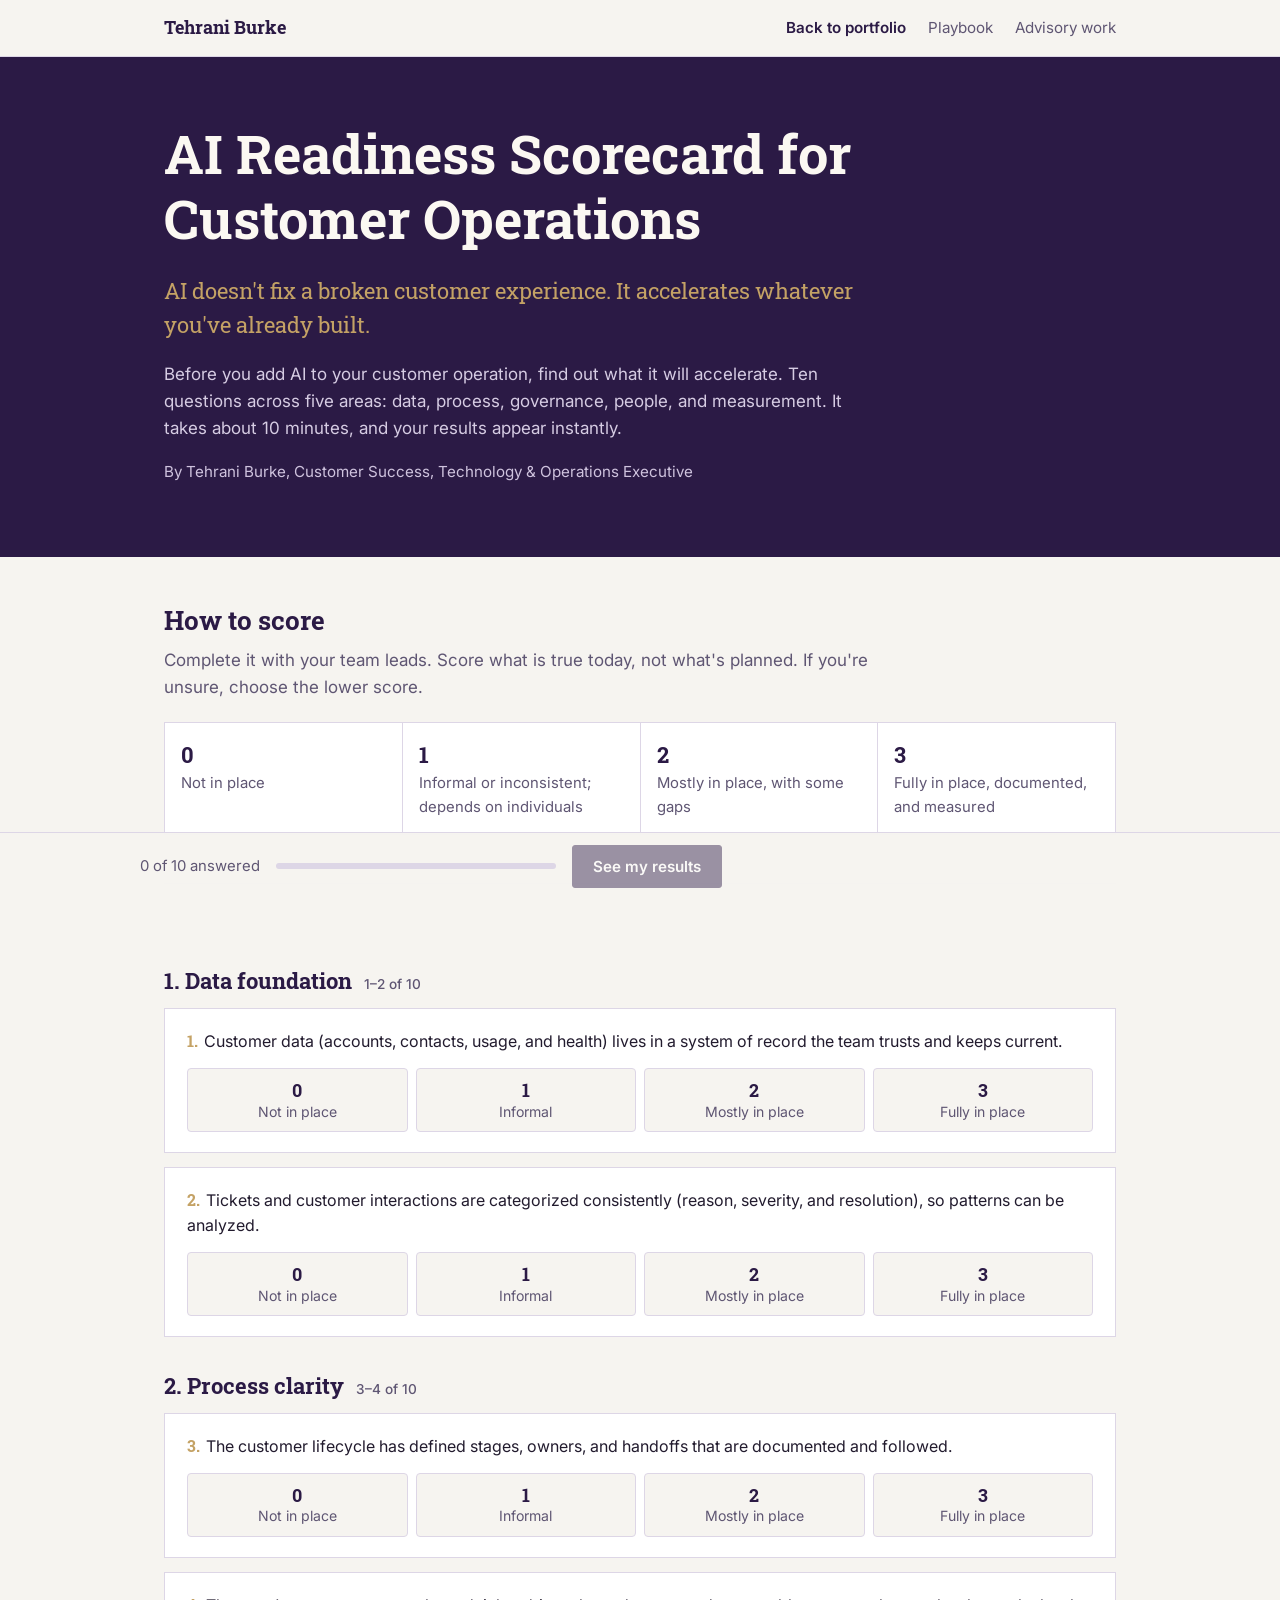
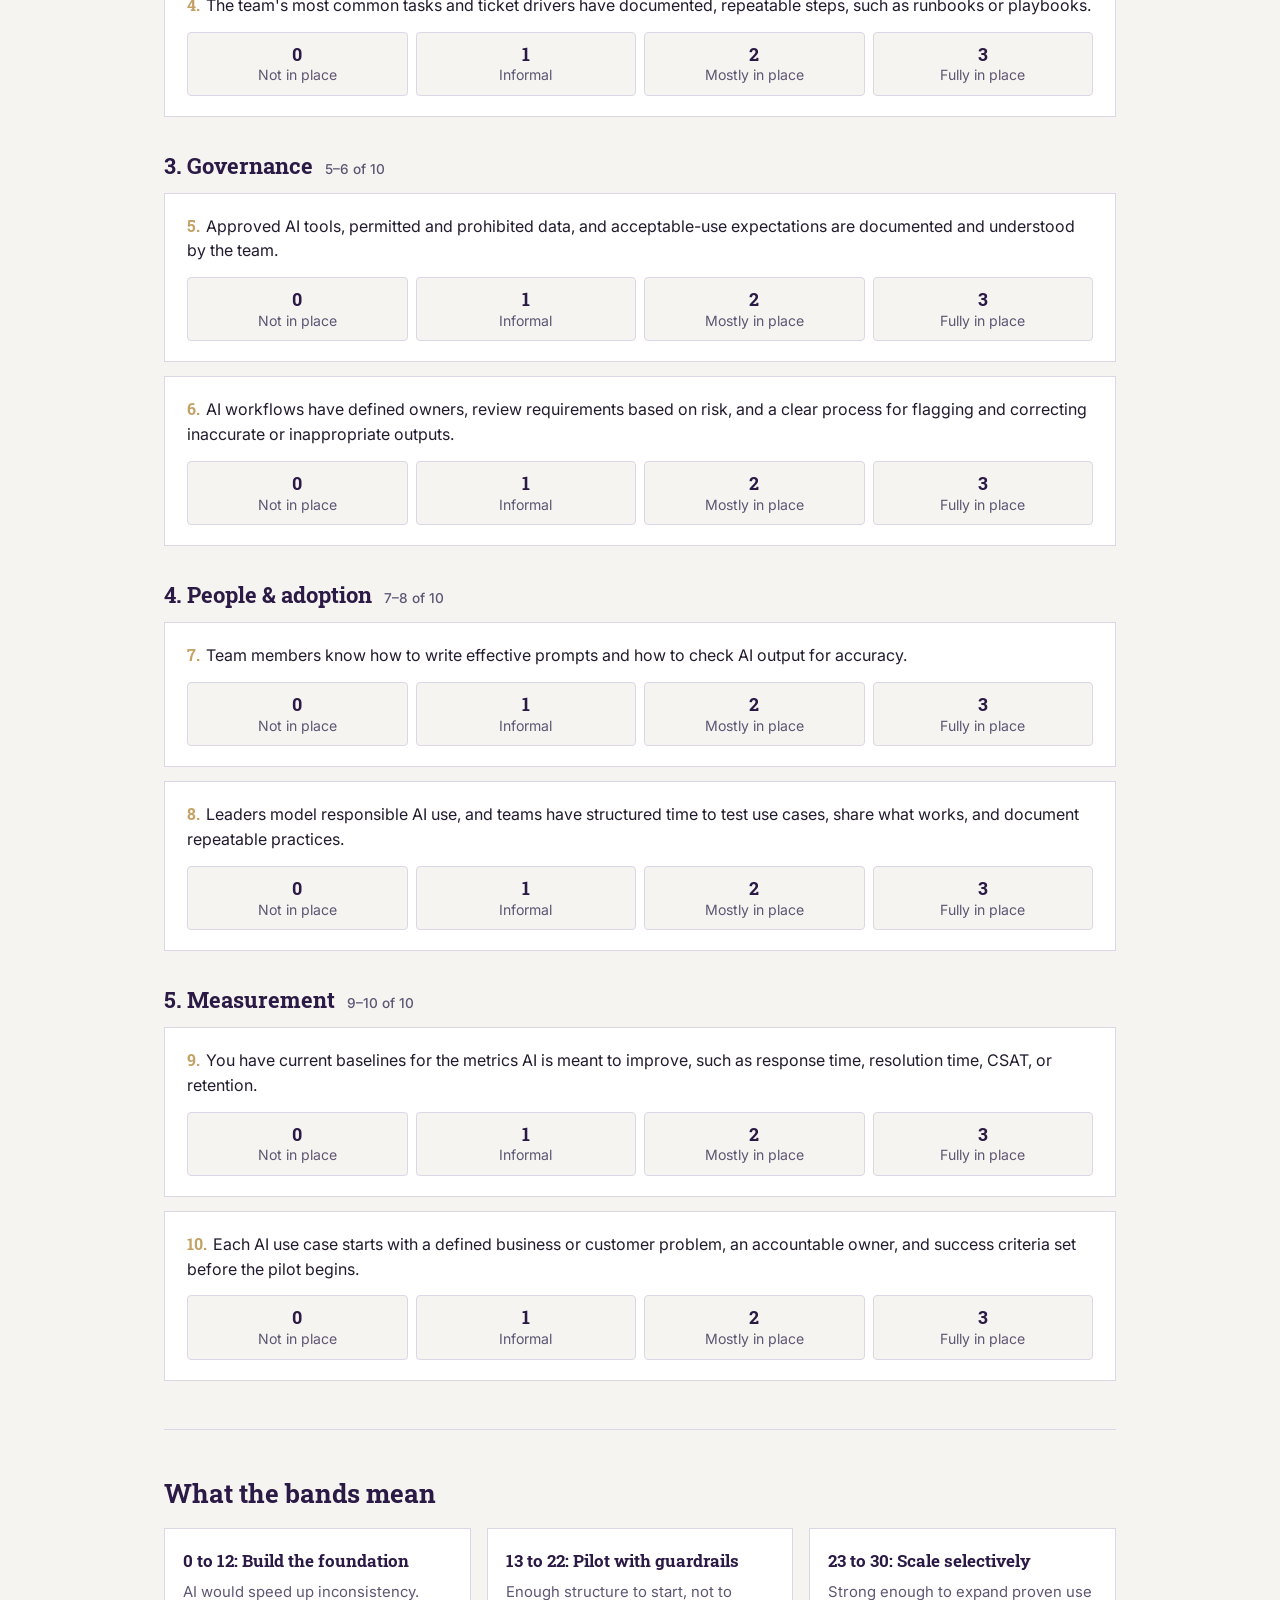
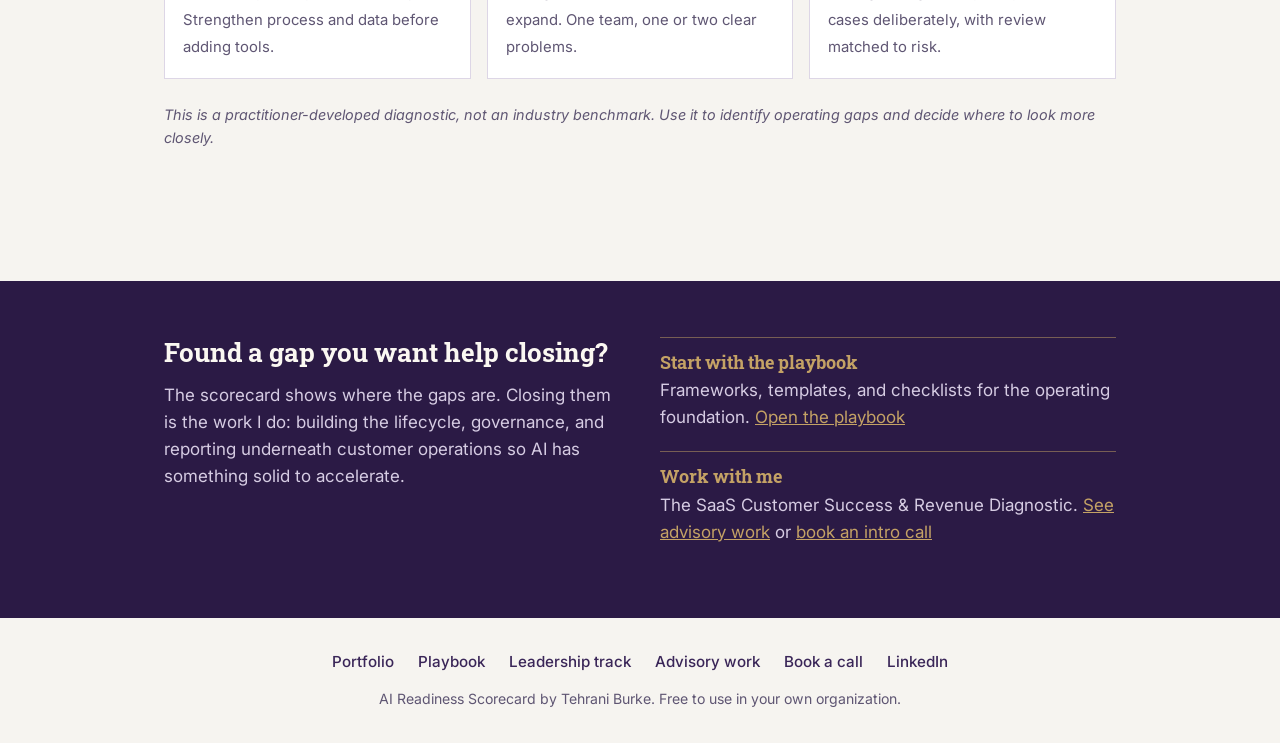
==== ai-readiness/index.html @ 4f1f82d4 "Add AI Readiness Scorecard" ====
<!DOCTYPE html>
<html lang="en">
<head>
<meta charset="utf-8">
<meta name="viewport" content="width=device-width, initial-scale=1, viewport-fit=cover">
<title>AI Readiness Scorecard for Customer Operations | Tehrani Burke</title>
<meta name="description" content="A 10-minute scorecard to find out whether your customer operation is ready for AI: data, process, governance, people, and measurement. By Tehrani Burke.">
<meta property="og:title" content="AI Readiness Scorecard for Customer Operations">
<meta property="og:description" content="AI accelerates whatever you've already built. Find out what it will accelerate in your customer operation. A 10-minute scorecard by Tehrani Burke.">
<meta property="og:type" content="article">
<meta property="og:url" content="https://tehraniburke.com/ai-readiness/">
<link rel="preconnect" href="https://fonts.googleapis.com">
<link rel="preconnect" href="https://fonts.gstatic.com" crossorigin>
<link href="https://fonts.googleapis.com/css2?family=Roboto+Slab:wght@400;600;700&family=Inter:wght@400;500;600&display=swap" rel="stylesheet">
<style>
:root{
  --plum:#2B1A45; --plum-2:#3A2658; --gold:#C4A265; --gold-soft:#E9DDC2;
  --paper:#F6F4F0; --white:#FFFFFF; --ink:#221B2E; --muted:#5F5673; --line:#DDD6E6;
  --red:#A6423A; --amber:#9A6B16; --green:#3E7C5A;
  --serif:"Roboto Slab", Georgia, "Times New Roman", serif;
  --sans:"Inter", system-ui, -apple-system, "Segoe UI", Roboto, Arial, sans-serif;
}
*{box-sizing:border-box}
html{scroll-behavior:smooth;scroll-padding-top:calc(72px + env(safe-area-inset-top,0px))}
@media (prefers-reduced-motion:reduce){html{scroll-behavior:auto}*{transition:none!important}}
body{margin:0;background:var(--paper);color:var(--ink);font-family:var(--sans);font-size:17px;line-height:1.6;
  padding-top:env(safe-area-inset-top,0px);padding-bottom:env(safe-area-inset-bottom,0px)}
a{color:var(--plum-2)}
a:focus-visible,button:focus-visible{outline:3px solid var(--gold);outline-offset:3px;border-radius:4px}
h1,h2,h3{font-family:var(--serif);line-height:1.2;margin:0;color:var(--plum)}
p{margin:0 0 1rem}

.bar{position:sticky;top:0;z-index:20;background:rgba(246,244,240,.96);backdrop-filter:blur(6px);border-bottom:1px solid var(--line);padding-top:env(safe-area-inset-top,0px)}
.bar-in{max-width:1000px;margin:0 auto;padding:14px 24px;display:flex;align-items:center;justify-content:space-between;gap:16px}
.brand{font-family:var(--serif);font-weight:700;font-size:1.1rem;color:var(--plum);text-decoration:none}
.bar nav{display:flex;gap:22px}
.bar nav a{text-decoration:none;color:var(--muted);font-size:.95rem}
.bar nav a:hover{color:var(--plum)}
.bar nav a.home{color:var(--plum);font-weight:600}
@media (max-width:640px){.bar nav a:not(.home){display:none}}

.hero{background:var(--plum);color:#E7DFF0}
.hero-in{max-width:1000px;margin:0 auto;padding:64px 24px 56px}
.hero h1{color:#FBF8F2;font-size:clamp(2.1rem,5vw,3.4rem);max-width:15em}
.hero .quote{font-family:var(--serif);color:var(--gold);font-size:clamp(1.1rem,2.2vw,1.35rem);margin:22px 0 18px;max-width:34em}
.hero p{max-width:40em;color:#D6CCE3}
.hero .by{font-size:.95rem;color:#CFC3DE;margin-top:18px}

main{max-width:1000px;margin:0 auto;padding:0 24px}
section{padding:48px 0;border-bottom:1px solid var(--line)}
section:last-of-type{border-bottom:0}
.intro{color:var(--muted);max-width:42em}

.scale{display:grid;grid-template-columns:repeat(4,1fr);gap:1px;background:var(--line);border:1px solid var(--line);margin-top:20px}
.scale div{background:var(--white);padding:14px 16px;font-size:.93rem;color:var(--muted)}
.scale b{display:block;font-family:var(--serif);font-size:1.4rem;color:var(--plum)}
@media (max-width:640px){.scale{grid-template-columns:repeat(2,1fr)}}

.area{margin-top:36px}
.area h2{font-size:1.35rem;display:flex;align-items:baseline;gap:12px}
.area h2 span{font-family:var(--sans);font-size:.85rem;color:var(--muted);font-weight:500}
.q{background:var(--white);border:1px solid var(--line);padding:20px 22px;margin-top:14px}
.q.done{border-left:4px solid var(--gold)}
.q fieldset{border:0;margin:0;padding:0}
.q legend{padding:0;font-size:1rem;line-height:1.55}
.q legend b{font-family:var(--serif);color:var(--gold);margin-right:6px}
.opts{display:grid;grid-template-columns:repeat(4,1fr);gap:8px;margin-top:14px}
.opts input{position:absolute;opacity:0;pointer-events:none}
.opts label{display:block;text-align:center;border:1px solid var(--line);border-radius:4px;padding:10px 6px;cursor:pointer;font-size:.88rem;color:var(--muted);background:var(--paper);line-height:1.3}
.opts label b{display:block;font-family:var(--serif);font-size:1.15rem;color:var(--plum)}
.opts label:hover{border-color:var(--gold)}
.opts input:checked+label{background:var(--plum);border-color:var(--plum);color:#E7DFF0}
.opts input:checked+label b{color:var(--gold)}
.opts input:focus-visible+label{outline:3px solid var(--gold);outline-offset:2px}
@media (max-width:560px){.opts label span{display:none}}

.sticky-progress{position:sticky;bottom:0;background:rgba(246,244,240,.97);border-top:1px solid var(--line);padding:12px 24px calc(12px + env(safe-area-inset-bottom,0px));z-index:10}
.sp-in{max-width:1000px;margin:0 auto;display:flex;align-items:center;gap:16px;font-size:.93rem;color:var(--muted)}
.meter{flex:1;max-width:280px;height:6px;background:var(--line);border-radius:3px;overflow:hidden}
.meter i{display:block;height:100%;width:0;background:var(--gold);transition:width .3s}
.btn{display:inline-block;padding:11px 20px;border-radius:3px;font:600 .95rem var(--sans);text-decoration:none;border:1px solid var(--plum);cursor:pointer}
.btn.primary{background:var(--plum);color:#fff}
.btn.primary:hover{background:var(--plum-2)}
.btn.ghost{background:transparent;color:var(--plum)}
.btn[disabled]{opacity:.45;cursor:not-allowed}

#results{display:none}
#results.show{display:block}
.total{display:flex;flex-wrap:wrap;align-items:center;gap:28px;background:var(--white);border:1px solid var(--line);border-top:4px solid var(--gold);padding:28px}
.total .num{font-family:var(--serif);font-size:3.4rem;font-weight:700;color:var(--plum);line-height:1}
.total .num small{font-size:1.2rem;color:var(--muted);font-weight:400}
.total h3{font-size:1.5rem}
.total p{margin:.4rem 0 0;color:var(--muted);max-width:34em}
.areas{margin-top:24px;display:grid;gap:12px}
.arow{display:grid;grid-template-columns:170px 1fr 48px;align-items:center;gap:14px;font-size:.95rem}
.arow .track{height:10px;background:var(--line);border-radius:5px;overflow:hidden}
.arow .fill{height:100%;border-radius:5px;background:var(--green)}
.arow.weak .fill{background:var(--red)}
.arow.weak .name{color:var(--red);font-weight:600}
.arow .val{text-align:right;font-weight:600;color:var(--plum)}
@media (max-width:560px){.arow{grid-template-columns:1fr 44px}.arow .track{grid-column:1/-1;order:3}}
.weak-box{margin-top:24px;background:#FBF1EF;border:1px solid #E7C4BF;border-left:4px solid var(--red);padding:18px 20px}
.weak-box h3{color:var(--red);font-size:1.1rem;margin-bottom:6px}
.weak-box ul{margin:.4rem 0 0;padding-left:1.2rem}
.actions{margin-top:24px}
.actions h3{font-size:1.15rem;margin-bottom:8px}
.actions ul{margin:0;padding-left:1.2rem}
.actions li{margin:.35rem 0}
.res-tools{display:flex;flex-wrap:wrap;gap:10px;margin-top:24px}
.note{font-size:.9rem;color:var(--muted);font-style:italic;margin-top:24px}

.bands{display:grid;grid-template-columns:repeat(3,1fr);gap:16px;margin-top:20px}
.bands div{background:var(--white);border:1px solid var(--line);padding:18px}
.bands b{font-family:var(--serif);color:var(--plum);display:block;margin-bottom:4px}
.bands span{font-size:.93rem;color:var(--muted)}
@media (max-width:760px){.bands{grid-template-columns:1fr}}

.close{background:var(--plum);color:#E7DFF0;margin-top:0}
.close-in{max-width:1000px;margin:0 auto;padding:56px 24px;display:grid;grid-template-columns:1fr 1fr;gap:40px}
.close h2{color:#FBF8F2}
.close p{color:#D6CCE3}
.close a{color:var(--gold)}
.path{border-top:1px solid rgba(196,162,101,.5);padding-top:14px}
.path+.path{margin-top:20px}
.path h3{color:var(--gold);font-size:1.1rem;margin-bottom:4px}
@media (max-width:760px){.close-in{grid-template-columns:1fr}}
footer{text-align:center;font-size:.88rem;color:var(--muted);padding:32px 24px}
.foot-links{display:flex;flex-wrap:wrap;justify-content:center;gap:10px 24px;margin-bottom:14px;font-size:.95rem}
.foot-links a{color:var(--plum-2);text-decoration:none;font-weight:500}
footer p{margin:0}

@media print{
  .bar,.sticky-progress,.close,footer,.res-tools,.hero .by{display:none!important}
  body{background:#fff;font-size:12pt}
  .hero{background:#fff;color:#000}.hero h1,.hero .quote{color:#2B1A45}.hero p{color:#333}
  .q{break-inside:avoid;padding:10px 14px}.opts label{padding:4px}
  section{padding:18px 0}
}
</style>
</head>
<body>

<header class="bar">
  <div class="bar-in">
    <a class="brand" href="/">Tehrani Burke</a>
    <nav aria-label="Site">
      <a class="home" href="/">Back to portfolio</a>
      <a href="/playbook/">Playbook</a>
      <a href="/#advisory">Advisory work</a>
    </nav>
  </div>
</header>

<div class="hero">
  <div class="hero-in">
    <h1>AI Readiness Scorecard for Customer Operations</h1>
    <p class="quote">AI doesn't fix a broken customer experience. It accelerates whatever you've already built.</p>
    <p>Before you add AI to your customer operation, find out what it will accelerate. Ten questions across five areas: data, process, governance, people, and measurement. It takes about 10 minutes, and your results appear instantly.</p>
    <p class="by">By Tehrani Burke, Customer Success, Technology &amp; Operations Executive</p>
  </div>
</div>

<main>
  <section>
    <h2>How to score</h2>
    <p class="intro" style="margin-top:12px">Complete it with your team leads. Score what is true today, not what's planned. If you're unsure, choose the lower score.</p>
    <div class="scale">
      <div><b>0</b>Not in place</div>
      <div><b>1</b>Informal or inconsistent; depends on individuals</div>
      <div><b>2</b>Mostly in place, with some gaps</div>
      <div><b>3</b>Fully in place, documented, and measured</div>
    </div>
  </section>

  <section id="questions" aria-label="Scorecard questions"></section>

  <section id="results" aria-live="polite"></section>

  <section>
    <h2>What the bands mean</h2>
    <div class="bands">
      <div><b>0 to 12: Build the foundation</b><span>AI would speed up inconsistency. Strengthen process and data before adding tools.</span></div>
      <div><b>13 to 22: Pilot with guardrails</b><span>Enough structure to start, not to expand. One team, one or two clear problems.</span></div>
      <div><b>23 to 30: Scale selectively</b><span>Strong enough to expand proven use cases deliberately, with review matched to risk.</span></div>
    </div>
    <p class="note">This is a practitioner-developed diagnostic, not an industry benchmark. Use it to identify operating gaps and decide where to look more closely.</p>
  </section>
</main>

<div class="sticky-progress">
  <div class="sp-in">
    <span id="count">0 of 10 answered</span>
    <div class="meter"><i id="bar"></i></div>
    <button class="btn primary" id="see" disabled>See my results</button>
  </div>
</div>

<div class="close">
  <div class="close-in">
    <div>
      <h2>Found a gap you want help closing?</h2>
      <p style="margin-top:14px">The scorecard shows where the gaps are. Closing them is the work I do: building the lifecycle, governance, and reporting underneath customer operations so AI has something solid to accelerate.</p>
    </div>
    <div>
      <div class="path">
        <h3>Start with the playbook</h3>
        <p>Frameworks, templates, and checklists for the operating foundation. <a href="/playbook/">Open the playbook</a></p>
      </div>
      <div class="path">
        <h3>Work with me</h3>
        <p>The SaaS Customer Success &amp; Revenue Diagnostic. <a href="/#advisory">See advisory work</a> or <a href="https://calendly.com/tehraniburke/intro_call_with_tehrani_burke_30_minutes">book an intro call</a></p>
      </div>
    </div>
  </div>
</div>

<footer>
  <nav class="foot-links" aria-label="Tehrani Burke site">
    <a href="/">Portfolio</a>
    <a href="/playbook/">Playbook</a>
    <a href="/#leadership">Leadership track</a>
    <a href="/#advisory">Advisory work</a>
    <a href="https://calendly.com/tehraniburke/intro_call_with_tehrani_burke_30_minutes">Book a call</a>
    <a href="https://www.linkedin.com/in/tehraniburke">LinkedIn</a>
  </nav>
  <p>AI Readiness Scorecard by Tehrani Burke. Free to use in your own organization.</p>
</footer>

<script>
(function(){
  var AREAS=[
    {name:"Data foundation",qs:[
      "Customer data (accounts, contacts, usage, and health) lives in a system of record the team trusts and keeps current.",
      "Tickets and customer interactions are categorized consistently (reason, severity, and resolution), so patterns can be analyzed."],
     fix:"Standardize ticket categories and clean up your system of record so AI works from data you trust."},
    {name:"Process clarity",qs:[
      "The customer lifecycle has defined stages, owners, and handoffs that are documented and followed.",
      "The team's most common tasks and ticket drivers have documented, repeatable steps, such as runbooks or playbooks."],
     fix:"Document lifecycle stages, owners, and handoffs, and write runbooks for your top ticket drivers, so AI has a reliable process to follow."},
    {name:"Governance",qs:[
      "Approved AI tools, permitted and prohibited data, and acceptable-use expectations are documented and understood by the team.",
      "AI workflows have defined owners, review requirements based on risk, and a clear process for flagging and correcting inaccurate or inappropriate outputs."],
     fix:"Write down approved tools and data rules, and assign owners and risk-based review to every AI workflow before expanding."},
    {name:"People & adoption",qs:[
      "Team members know how to write effective prompts and how to check AI output for accuracy.",
      "Leaders model responsible AI use, and teams have structured time to test use cases, share what works, and document repeatable practices."],
     fix:"Train the team on prompting and output checking, and set aside regular time to test and share what works."},
    {name:"Measurement",qs:[
      "You have current baselines for the metrics AI is meant to improve, such as response time, resolution time, CSAT, or retention.",
      "Each AI use case starts with a defined business or customer problem, an accountable owner, and success criteria set before the pilot begins."],
     fix:"Capture baselines and define the problem, owner, and success criteria before any pilot, so you can prove what AI changed."}
  ];
  var LABELS=["Not in place","Informal","Mostly in place","Fully in place"];
  var KEY="tb-ai-readiness";
  var answers=[];
  try{answers=JSON.parse(localStorage.getItem(KEY)||"[]")}catch(e){answers=[]}
  if(!Array.isArray(answers))answers=[];

  var qwrap=document.getElementById("questions"),n=0,html="";
  AREAS.forEach(function(a,ai){
    html+='<div class="area"><h2>'+(ai+1)+'. '+a.name+'<span>'+(ai*2+1)+'–'+(ai*2+2)+' of 10</span></h2>';
    a.qs.forEach(function(q){
      var i=n++;
      html+='<div class="q" id="q'+i+'"><fieldset><legend><b>'+(i+1)+'.</b>'+q+'</legend><div class="opts">';
      for(var s=0;s<4;s++){
        html+='<input type="radio" name="q'+i+'" id="q'+i+'s'+s+'" value="'+s+'"'+(answers[i]===s?' checked':'')+'><label for="q'+i+'s'+s+'"><b>'+s+'</b><span>'+LABELS[s]+'</span></label>';
      }
      html+='</div></fieldset></div>';
    });
    html+='</div>';
  });
  qwrap.innerHTML=html;

  var count=document.getElementById("count"),bar=document.getElementById("bar"),see=document.getElementById("see"),res=document.getElementById("results");
  function answered(){var c=0;for(var i=0;i<10;i++)if(typeof answers[i]==="number")c++;return c}
  function save(){try{localStorage.setItem(KEY,JSON.stringify(answers))}catch(e){}}
  function progress(){
    var c=answered();
    count.textContent=c===10?"All 10 answered":c+" of 10 answered";
    bar.style.width=(c*10)+"%";
    see.disabled=c<10;
    for(var i=0;i<10;i++){var el=document.getElementById("q"+i);if(el)el.classList.toggle("done",typeof answers[i]==="number")}
  }
  qwrap.addEventListener("change",function(e){
    if(e.target.name){answers[parseInt(e.target.name.slice(1),10)]=parseInt(e.target.value,10);save();progress();if(res.classList.contains("show"))render(false)}
  });

  function render(scroll){
    var total=0,areaScores=AREAS.map(function(a,ai){var s=answers[ai*2]+answers[ai*2+1];total+=s;return s});
    var band,desc,acts;
    if(total<=12){band="Build the foundation";desc="AI would speed up inconsistency and expose gaps to customers faster. Strengthen process and data before adding tools.";
      acts=["Document your lifecycle stages, owners, and handoffs.","Standardize how tickets are categorized.","Set basic AI usage rules now, since your team may already be using AI tools."];}
    else if(total<=22){band="Pilot with guardrails";desc="You have enough structure to start, but not to expand. Choose one team and one or two problems with clear baselines.";
      acts=["Run a 30-day pilot with one team and one or two clearly defined problems.","Start with internal tasks, like ticket theme analysis or business review prep, before anything customer-facing.","Review outputs closely until quality is consistent."];}
    else{band="Scale selectively";desc="Your operating foundation is strong enough to expand proven AI use cases deliberately.";
      acts=["Build a shared prompt library for your team from the workflows that already work.","Extend proven workflows to new teams, with review matched to risk.","Report AI results against baselines to leadership every quarter."];}
    var weak=[];
    var h='<h2>Your results</h2><div class="total" style="margin-top:18px"><div class="num">'+total+'<small> / 30</small></div><div><h3>'+band+'</h3><p>'+desc+'</p></div></div><div class="areas">';
    AREAS.forEach(function(a,ai){var s=areaScores[ai],w=s<=2;if(w)weak.push(a);
      h+='<div class="arow'+(w?' weak':'')+'"><span class="name">'+a.name+'</span><div class="track"><div class="fill" style="width:'+(s/6*100)+'%"></div></div><span class="val">'+s+' / 6</span></div>';});
    h+='</div>';
    if(weak.length){
      h+='<div class="weak-box"><h3>Weakest-link warning</h3><p style="margin:0">'+(weak.length===1?'One area scores':'These areas score')+' 2 or less out of 6. Address '+(weak.length===1?'it':'them')+' before expanding AI, no matter how high your total is. AI will find your weakest link and put it under pressure.</p><ul>';
      weak.forEach(function(a){h+='<li><strong>'+a.name+':</strong> '+a.fix+'</li>'});
      h+='</ul></div>';
    }
    h+='<div class="actions"><h3>Your next steps</h3><ul>';
    acts.forEach(function(x){h+='<li>'+x+'</li>'});
    h+='</ul></div><div class="res-tools"><button class="btn primary" id="print">Print or save as PDF</button><button class="btn ghost" id="reset">Start over</button></div>';
    res.innerHTML=h;res.classList.add("show");
    document.getElementById("print").onclick=function(){window.print()};
    document.getElementById("reset").onclick=function(){
      answers=[];save();res.classList.remove("show");res.innerHTML="";
      [].forEach.call(document.querySelectorAll('.opts input'),function(i){i.checked=false});progress();
      document.getElementById("q0").scrollIntoView();
    };
    if(scroll)res.scrollIntoView();
  }
  see.addEventListener("click",function(){if(answered()===10)render(true)});
  progress();
  if(answered()===10)render(false);
})();
</script>
</body>
</html>
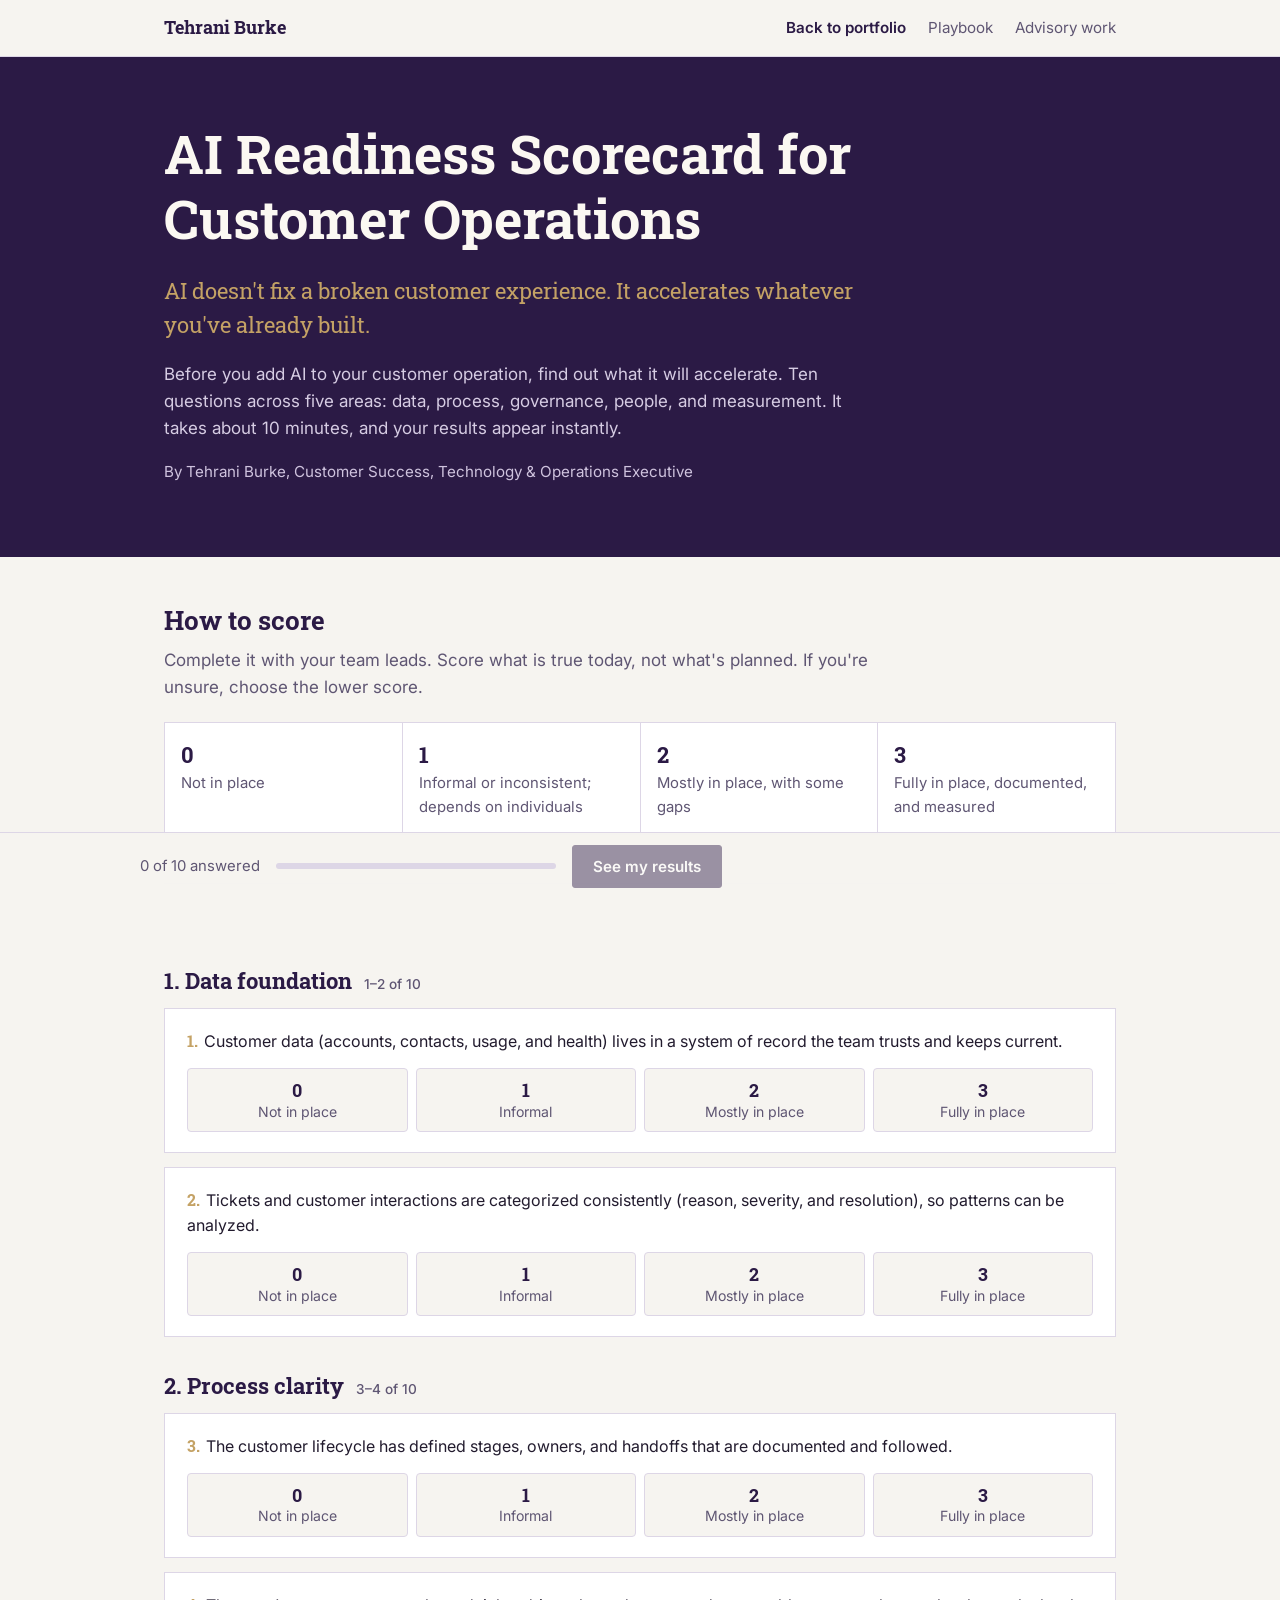
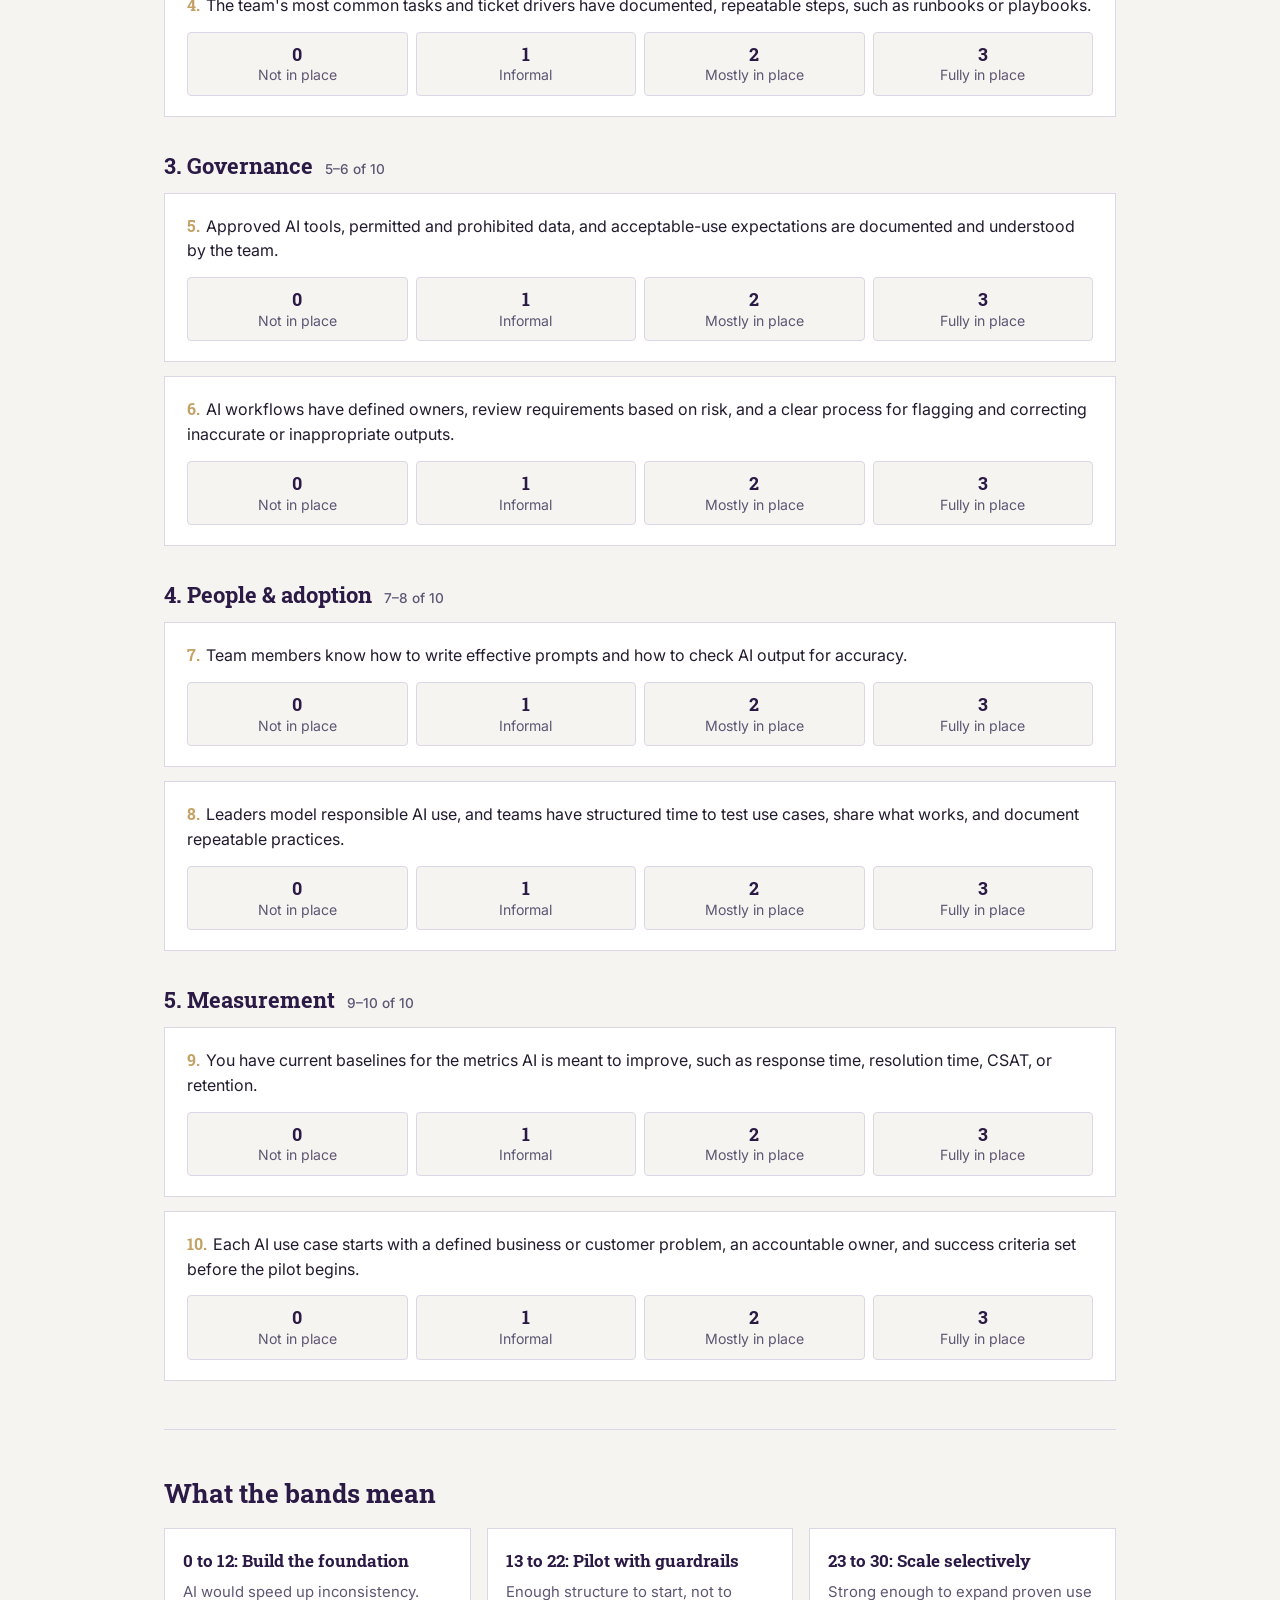
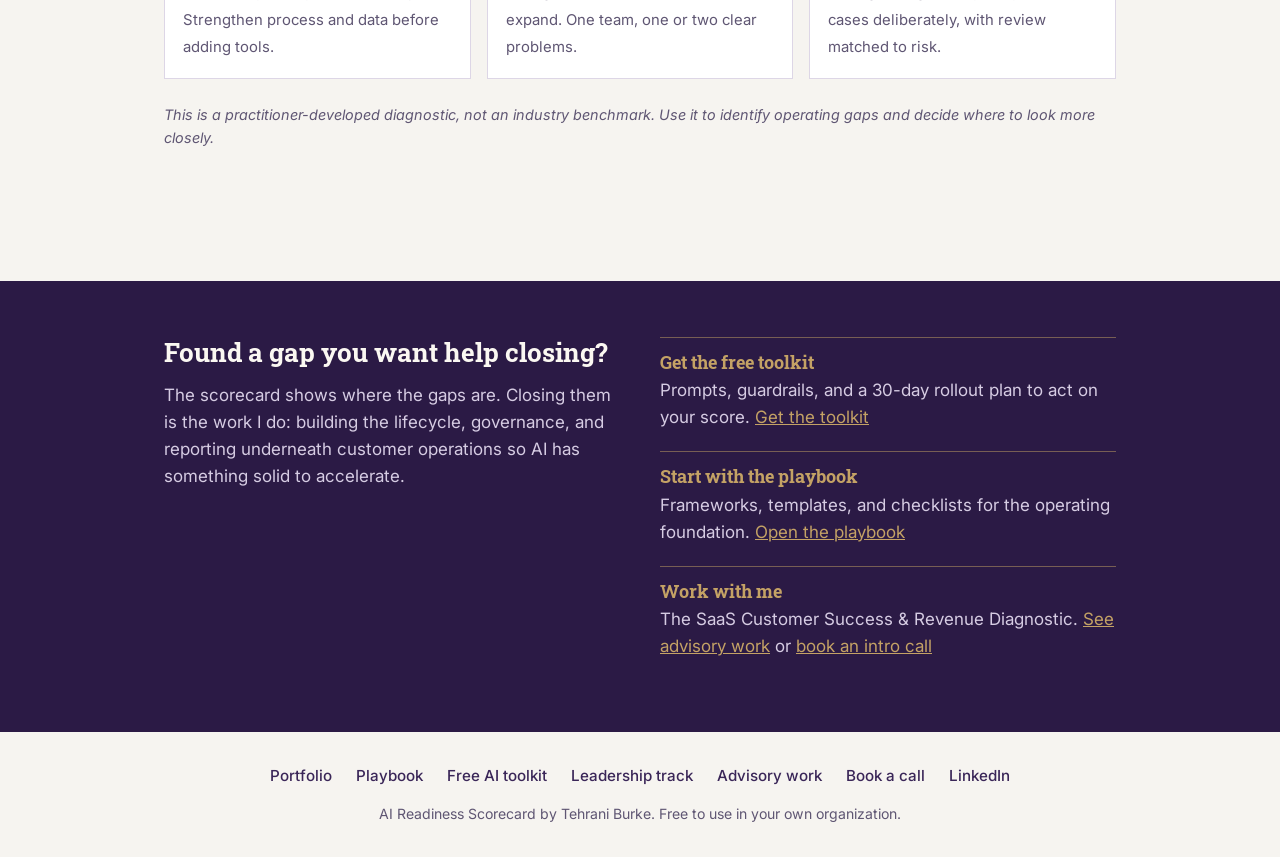
==== commit f3f1a733: "Add toolkit page and Kit signup" ====
--- a/ai-readiness/index.html
+++ b/ai-readiness/index.html
@@ -12,6 +12,7 @@
 <link rel="preconnect" href="https://fonts.googleapis.com">
 <link rel="preconnect" href="https://fonts.gstatic.com" crossorigin>
 <link href="https://fonts.googleapis.com/css2?family=Roboto+Slab:wght@400;600;700&family=Inter:wght@400;500;600&display=swap" rel="stylesheet">
+<script src="https://f.convertkit.com/ckjs/ck.5.js"></script>
 <style>
 :root{
   --plum:#2B1A45; --plum-2:#3A2658; --gold:#C4A265; --gold-soft:#E9DDC2;
@@ -129,6 +130,39 @@
 .foot-links a{color:var(--plum-2);text-decoration:none;font-weight:500}
 footer p{margin:0}
 
+/* Kit form, restyled to match tehraniburke.com */
+.tb-kit{background:var(--white,#fff);border:1px solid var(--line,#DDD6E6);border-top:4px solid var(--gold,#C4A265);border-radius:4px;max-width:640px;margin:0 auto;position:relative;text-align:left}
+.tb-kit *{box-sizing:border-box}
+.tb-kit [data-style="minimal"]{padding:32px}
+@media (max-width:560px){.tb-kit [data-style="minimal"]{padding:22px}}
+.tb-kit .formkit-header h2{font-family:var(--serif,"Roboto Slab",Georgia,serif);color:var(--plum,#2B1A45);font-size:1.5rem;line-height:1.25;margin:0 0 10px;font-weight:700}
+.tb-kit .formkit-subheader p{color:var(--muted,#5F5673);font-size:1rem;margin:0 0 18px}
+.tb-kit .formkit-fields{display:flex;flex-direction:column;gap:12px}
+.tb-kit .formkit-input{width:100%;font:inherit;font-size:1rem;padding:13px 14px;border:1px solid var(--line,#DDD6E6);border-radius:3px;background:#fff;color:#221B2E}
+.tb-kit .formkit-input:focus{outline:3px solid var(--gold,#C4A265);outline-offset:1px;border-color:var(--plum,#2B1A45)}
+.tb-kit .formkit-submit{position:relative;overflow:hidden;border:0;border-radius:3px;background:var(--plum,#2B1A45);color:#fff;font:600 1rem var(--sans,Inter,system-ui,sans-serif);cursor:pointer;padding:0}
+.tb-kit .formkit-submit>span{display:block;padding:14px 22px;transition:background .2s}
+.tb-kit .formkit-submit:hover>span,.tb-kit .formkit-submit:focus-visible>span{background:rgba(255,255,255,.08)}
+.tb-kit .formkit-submit:focus-visible{outline:3px solid var(--gold,#C4A265);outline-offset:2px}
+.tb-kit .formkit-guarantee p{font-size:.85rem;color:var(--muted,#5F5673);margin:12px 0 0}
+.tb-kit .formkit-alert{list-style:none;margin:0 0 14px;padding:12px;border-radius:3px;font-size:.95rem}
+.tb-kit .formkit-alert:empty{display:none}
+.tb-kit .formkit-alert-error{background:#FBF1EF;border:1px solid #E7C4BF;color:#A6423A}
+.tb-kit .formkit-alert-success{background:#EEF6F1;border:1px solid #BFD9C9;color:#2F6247;font-size:1rem;padding:16px}
+.tb-kit .formkit-spinner{display:flex;height:0;width:0;margin:0 auto;position:absolute;top:0;left:0;right:0;overflow:hidden}
+.tb-kit .formkit-spinner>div{margin:auto;width:10px;height:10px;background:#fff;opacity:.4;border-radius:100%;display:inline-block;animation:tbkit-bounce 1.4s infinite ease-in-out both}
+.tb-kit .formkit-spinner>div:nth-child(1){animation-delay:-.32s}.tb-kit .formkit-spinner>div:nth-child(2){animation-delay:-.16s}
+.tb-kit .formkit-submit[data-active] .formkit-spinner{height:100%;width:50px}
+.tb-kit .formkit-submit[data-active] .formkit-spinner~span{opacity:0}
+@keyframes tbkit-bounce{0%,80%,100%{transform:scale(0)}40%{transform:scale(1)}}
+.tb-kit .formkit-powered-by-convertkit-container{margin-top:14px;text-align:center}
+.tb-kit .tb-kit-badge{font-size:.75rem;color:#8A819C;text-decoration:none}
+.tb-kit .tb-kit-badge:hover{text-decoration:underline}
+
+#toolkit-offer .offer-h{text-align:center;margin-bottom:22px}
+#toolkit-offer .offer-h h2{font-size:1.6rem}
+#toolkit-offer .offer-h p{color:var(--muted);max-width:36em;margin:8px auto 0}
+@media print{#toolkit-offer{display:none!important}}
 @media print{
   .bar,.sticky-progress,.close,footer,.res-tools,.hero .by{display:none!important}
   body{background:#fff;font-size:12pt}
@@ -176,6 +210,25 @@
 
   <section id="results" aria-live="polite"></section>
 
+  <section id="toolkit-offer" hidden>
+    <div class="offer-h"><h2>Turn your score into an action plan</h2><p>Get the free toolkit: 12 practical prompts matched to these five areas, AI guardrails, a 30-day rollout plan, and a pilot charter.</p></div>
+<form action="https://app.kit.com/forms/9967252/subscriptions" class="seva-form formkit-form tb-kit" method="post" data-sv-form="9967252" data-uid="c688845b8b" data-format="inline" data-version="5" data-options="{&quot;settings&quot;:{&quot;after_subscribe&quot;:{&quot;action&quot;:&quot;message&quot;,&quot;success_message&quot;:&quot;Thanks! Check your inbox for an email from Tehrani Burke, then click the button inside to confirm and download your toolkit.&quot;,&quot;redirect_url&quot;:&quot;&quot;},&quot;analytics&quot;:{&quot;google&quot;:null,&quot;fathom&quot;:null,&quot;facebook&quot;:null,&quot;segment&quot;:null,&quot;pinterest&quot;:null,&quot;sparkloop&quot;:null,&quot;googletagmanager&quot;:null},&quot;modal&quot;:{&quot;trigger&quot;:&quot;timer&quot;,&quot;scroll_percentage&quot;:null,&quot;timer&quot;:5,&quot;devices&quot;:&quot;all&quot;,&quot;show_once_every&quot;:15},&quot;powered_by&quot;:{&quot;show&quot;:true,&quot;url&quot;:&quot;https://kit.com/features/forms?utm_campaign=poweredby&amp;utm_content=form&amp;utm_medium=referral&amp;utm_source=dynamic&quot;},&quot;recaptcha&quot;:{&quot;enabled&quot;:false},&quot;return_visitor&quot;:{&quot;action&quot;:&quot;show&quot;,&quot;custom_content&quot;:&quot;&quot;},&quot;slide_in&quot;:{&quot;display_in&quot;:&quot;bottom_right&quot;,&quot;trigger&quot;:&quot;timer&quot;,&quot;scroll_percentage&quot;:null,&quot;timer&quot;:5,&quot;devices&quot;:&quot;all&quot;,&quot;show_once_every&quot;:15},&quot;sticky_bar&quot;:{&quot;display_in&quot;:&quot;top&quot;,&quot;trigger&quot;:&quot;timer&quot;,&quot;scroll_percentage&quot;:null,&quot;timer&quot;:5,&quot;devices&quot;:&quot;all&quot;,&quot;show_once_every&quot;:15}},&quot;version&quot;:&quot;5&quot;}" min-width="400 500 600 700 800">
+  <div data-style="minimal">
+    <div class="formkit-header" data-element="header"><h2>Get the AI-Enabled Customer Operations Toolkit</h2></div>
+    <div class="formkit-subheader" data-element="subheader"><p>A practical 15-page guide for Customer Success and Operations leaders: readiness scorecard, 12 prompts, guardrails, a 30-day rollout plan, and a pilot charter.</p></div>
+    <ul class="formkit-alert formkit-alert-error" data-element="errors" data-group="alert"></ul>
+    <div data-element="fields" data-stacked="true" class="seva-fields formkit-fields">
+      <div class="formkit-field"><input class="formkit-input" aria-label="First name" name="fields[first_name]" placeholder="First name" type="text" autocomplete="given-name"></div>
+      <div class="formkit-field"><input class="formkit-input" name="email_address" aria-label="Work email" placeholder="Work email" required type="email" autocomplete="email"></div>
+      <button data-element="submit" class="formkit-submit"><div class="formkit-spinner"><div></div><div></div><div></div></div><span>Send me the toolkit</span></button>
+    </div>
+    <div class="formkit-guarantee" data-element="guarantee"><p>You'll also receive occasional practical insights on Customer Success, AI, and operations. Unsubscribe anytime.</p></div>
+    <div class="formkit-powered-by-convertkit-container"><a href="https://kit.com/features/forms?utm_campaign=poweredby&amp;utm_content=form&amp;utm_medium=referral&amp;utm_source=dynamic" data-element="powered-by" class="formkit-powered-by-convertkit tb-kit-badge" data-variant="dark" target="_blank" rel="nofollow noopener">Built with Kit</a></div>
+  </div>
+</form>
+
+  </section>
+
   <section>
     <h2>What the bands mean</h2>
     <div class="bands">
@@ -202,6 +255,10 @@
       <p style="margin-top:14px">The scorecard shows where the gaps are. Closing them is the work I do: building the lifecycle, governance, and reporting underneath customer operations so AI has something solid to accelerate.</p>
     </div>
     <div>
+      <div class="path">
+        <h3>Get the free toolkit</h3>
+        <p>Prompts, guardrails, and a 30-day rollout plan to act on your score. <a href="/toolkit/">Get the toolkit</a></p>
+      </div>
       <div class="path">
         <h3>Start with the playbook</h3>
         <p>Frameworks, templates, and checklists for the operating foundation. <a href="/playbook/">Open the playbook</a></p>
@@ -218,6 +275,7 @@
   <nav class="foot-links" aria-label="Tehrani Burke site">
     <a href="/">Portfolio</a>
     <a href="/playbook/">Playbook</a>
+    <a href="/toolkit/">Free AI toolkit</a>
     <a href="/#leadership">Leadership track</a>
     <a href="/#advisory">Advisory work</a>
     <a href="https://calendly.com/tehraniburke/intro_call_with_tehrani_burke_30_minutes">Book a call</a>
@@ -307,10 +365,10 @@
     h+='<div class="actions"><h3>Your next steps</h3><ul>';
     acts.forEach(function(x){h+='<li>'+x+'</li>'});
     h+='</ul></div><div class="res-tools"><button class="btn primary" id="print">Print or save as PDF</button><button class="btn ghost" id="reset">Start over</button></div>';
-    res.innerHTML=h;res.classList.add("show");
+    res.innerHTML=h;res.classList.add("show");document.getElementById("toolkit-offer").hidden=false;
     document.getElementById("print").onclick=function(){window.print()};
     document.getElementById("reset").onclick=function(){
-      answers=[];save();res.classList.remove("show");res.innerHTML="";
+      answers=[];save();res.classList.remove("show");res.innerHTML="";document.getElementById("toolkit-offer").hidden=true;
       [].forEach.call(document.querySelectorAll('.opts input'),function(i){i.checked=false});progress();
       document.getElementById("q0").scrollIntoView();
     };
